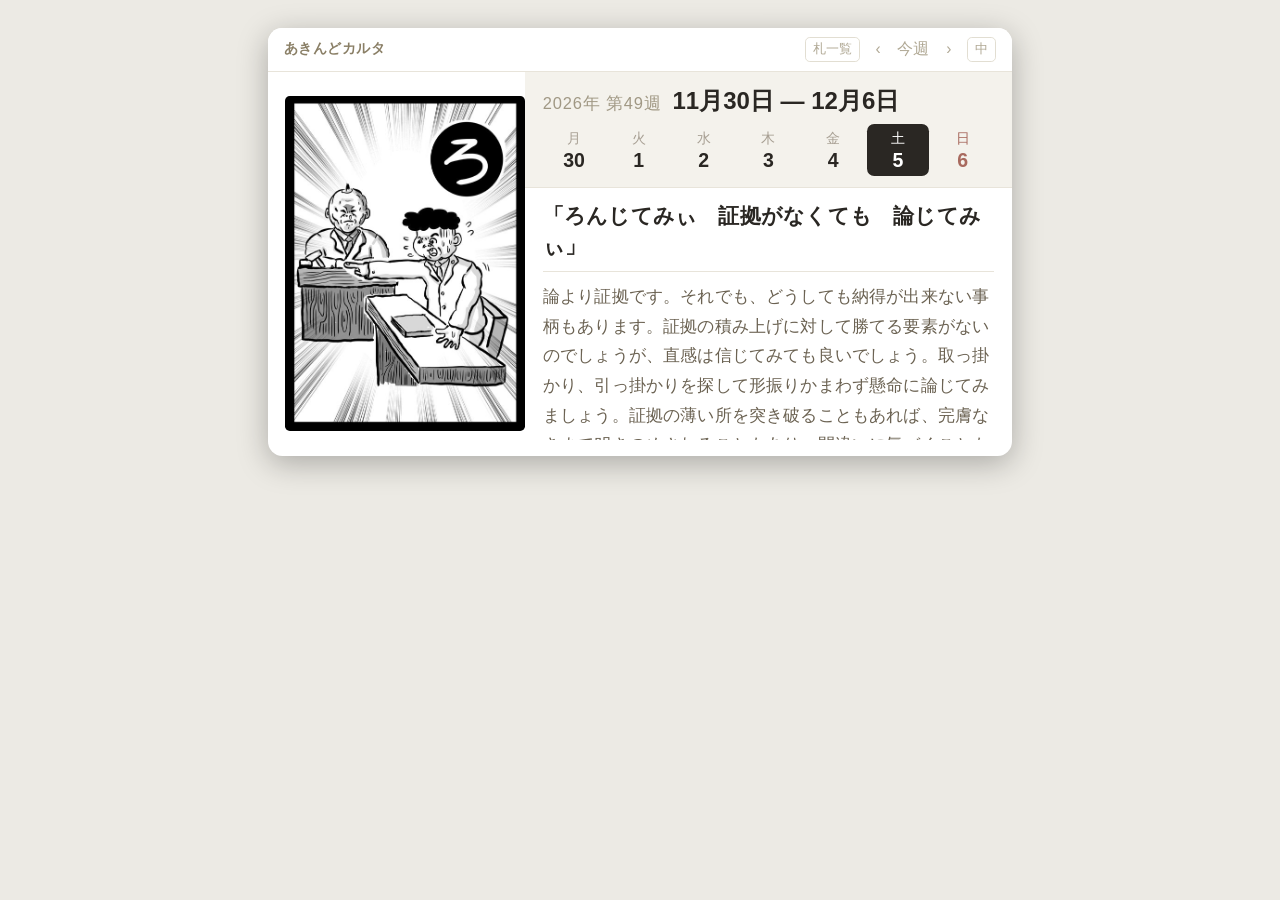
==== src/index.html @ 4fbd9bee "Initial commit" ====
<!DOCTYPE html><html lang="ja"><head><meta charset="utf-8">
<meta name="viewport" content="width=device-width,initial-scale=1,viewport-fit=cover">
<meta name="robots" content="noindex">
<meta name="theme-color" content="#f4f2ec">
<meta name="apple-mobile-web-app-capable" content="yes">
<meta name="apple-mobile-web-app-status-bar-style" content="default">
<meta name="apple-mobile-web-app-title" content="あきんどカルタ">
<link rel="apple-touch-icon" href="assets/icon-192.png">
<link rel="icon" href="assets/icon-192.png">
<link rel="manifest" href="manifest.webmanifest">
<title>あきんどカルタ</title>
<link rel="stylesheet" href="app.css"></head><body>
<div id="w">
 <div id="bar"><b>あきんどカルタ</b><div id="nav"><span id="ix">札一覧</span><span id="pv">‹</span><span id="td">今週</span><span id="nx">›</span><span id="zm" title="表示サイズ">中</span><span id="mn" title="最小化">－</span><span id="tp" title="常に最前面">前</span><span id="cl" title="閉じる">✕</span></div></div>
 <div id="body">
  <div id="pic"><img id="im" alt="絵札"></div>
  <div id="cal"><div id="hd"><div id="wk"></div><div id="rg"></div></div><div id="gr"></div></div>
  <div id="tx"><div id="yo"></div><div id="ka"></div><img id="lg" alt="ロゴ"><a id="lk" target="_blank" rel="noopener"></a></div>
 </div>
 <div id="mnav"><span id="mpv">‹ 前の週</span><span id="mtd">今週</span><span id="mnx">次の週 ›</span></div>
 <div id="foot">ブラウザの「ホーム画面に追加」で、アプリのように開けます。</div>
 <div id="ov"><div id="ovh"><b>札一覧（全46札）</b><span id="ovx">‹ カレンダーへ戻る</span></div><div id="ovg"></div><div id="ovf"></div></div>
</div>
<script src="app.js"></script></body></html>
---- src/app.css ----
*{box-sizing:border-box}
html,body{margin:0;padding:0;background:transparent;overflow:hidden;user-select:none;
font-family:"Yu Gothic UI","Hiragino Sans","Noto Sans JP",sans-serif;-webkit-font-smoothing:antialiased}
#w{--t:1.25;width:620px;background:#fff;border-radius:12px;overflow:hidden;position:relative;
box-shadow:0 6px 26px rgba(0,0,0,.28)}
#bar{cursor:move;flex-wrap:nowrap;gap:6px}
#nav span,.k,#lk,#ovx{cursor:pointer}
#ka,#yo{user-select:text}
#tp{font-size:11px !important;border:1px solid #e8e4da;background:#fff;min-width:22px;text-align:center}
#tp.on{background:#2a2723;color:#fff;border-color:#2a2723}
#cl{font-size:13px !important;border:1px solid #e8e4da;background:#fff;min-width:22px;text-align:center;line-height:1.1}
#cl:hover{background:#a86a5e;color:#fff;border-color:#a86a5e}
#bar{display:flex;align-items:center;justify-content:space-between;padding:7px 13px;background:#fff;border-bottom:1px solid #e8e4da}
#bar b{font-size:11.5px;font-weight:600;color:#8a7f66;letter-spacing:.04em;white-space:nowrap;overflow:hidden;text-overflow:ellipsis}
#nav{display:flex;align-items:center;gap:2px;flex:none;white-space:nowrap}
#nav span{cursor:pointer;padding:2px 6px;color:#b0a894;font-size:13px;user-select:none;border-radius:4px}
#nav span:hover{background:#f0ede4;color:#6b6252}
#ix{font-size:11px !important;border:1px solid #e2ded2;background:#fff;margin-right:5px}
#zm{font-size:11px !important;border:1px solid #e2ded2;background:#fff;margin-left:5px;min-width:22px;text-align:center}
#mn{font-size:12px !important;border:1px solid #e2ded2;background:#fff;min-width:22px;text-align:center;line-height:1.1}

/* ---- 本体：左に絵札、右に週の日付と読み札 ---- */
#body{display:grid;grid-template-columns:214px 1fr;grid-template-rows:auto 1fr;height:320px}
#pic{grid-row:1/3;padding:14px 0 14px 14px;display:flex;align-items:center;justify-content:center;min-height:0;min-width:0}
#im{max-width:100%;max-height:100%;width:auto;height:auto;object-fit:contain;border-radius:4px}
#cal{grid-column:2;padding:11px 15px 9px;background:#f4f2ec;border-bottom:1px solid #e8e4da}
#hd{display:flex;align-items:baseline;gap:9px}
#wk{font-size:calc(11px*var(--t));color:#a09884;letter-spacing:.05em;white-space:nowrap}
#rg{font-size:calc(16px*var(--t));font-weight:600;color:#2a2723;white-space:nowrap}
#gr{display:grid;grid-template-columns:repeat(7,1fr);gap:2px;margin-top:6px}
.d{text-align:center;padding:4px 0 3px;border-radius:6px}
.d .n{font-size:calc(9.5px*var(--t));color:#a8a094;margin-bottom:1px}
.d .v{font-size:calc(13px*var(--t));font-weight:600;color:#2a2723;line-height:1.2}
.d.sat .n,.d.sat .v{color:#5a7a9e}
.d.sun .n,.d.sun .v{color:#a86a5e}
.d.tdy{background:#2a2723}
.d.tdy .n,.d.tdy .v{color:#fff}
#tx{grid-column:2;display:flex;flex-direction:column;min-height:0;padding:11px 15px 13px;gap:8px}
#yo{flex:none;font-size:calc(14px*var(--t));font-weight:600;color:#2a2723;line-height:1.45;
padding-bottom:8px;border-bottom:1px solid #e8e4da;letter-spacing:.01em}
#ka{flex:1;min-height:0;font-size:calc(11px*var(--t));line-height:1.8;color:#6b6252;text-align:justify;overflow-y:auto;padding-right:4px;white-space:pre-line}
#ka::-webkit-scrollbar,#ovg::-webkit-scrollbar{width:5px}
#ka::-webkit-scrollbar-thumb,#ovg::-webkit-scrollbar-thumb{background:#d8d2c2;border-radius:3px}
#ka::-webkit-scrollbar-thumb:hover{background:#bdb5a0}
#ka::-webkit-scrollbar-track{background:transparent}
#lg{display:none;height:15px;width:auto;margin:3px auto 0;flex:none}
#lk{display:none;margin-top:2px;align-self:center;font-size:calc(11px*var(--t));color:#8a6f3a;text-decoration:none;
border:1px solid #e0d3b4;background:#fffdf6;border-radius:5px;padding:5px 12px;white-space:nowrap}
#lk:hover{background:#faf3e2;color:#6b5527}

/* 読み札のない週（新年・年末・会社紹介など） */
#w.full #yo{display:none}
#w.full #ka{text-align:center;display:flex;flex-direction:column;justify-content:center;line-height:1.95}
#w.full.left #ka{text-align:left;white-space:normal;justify-content:flex-start}
#ka b{display:block;color:#2b2b2b;font-weight:700;margin-top:9px}
#ka b:first-child{margin-top:0}
#ka p{margin:1px 0 0}
/* 横長の絵（会社紹介）：絵を上いっぱいに */
#w.wide #body{grid-template-columns:1fr;grid-template-rows:auto auto 1fr;height:400px}
#w.wide #cal{grid-row:1;grid-column:1}
#w.wide #pic{grid-row:2;grid-column:1;padding:12px 14px 0}
#w.wide #im{max-height:150px}
#w.wide #tx{grid-row:3;grid-column:1}

/* 最小化：日付と読み札だけ */
#w.mini #body{grid-template-columns:1fr;height:auto}
#w.mini #pic,#w.mini #ka,#w.mini #lg,#w.mini #lk{display:none}
#w.mini #cal,#w.mini #tx{grid-column:1}
#w.mini #tx{padding:10px 15px 12px}
#w.mini #yo{border-bottom:none;padding-bottom:0}
#w.mini.full #tx{display:none}

/* 札一覧 */
#ov{position:absolute;inset:0;background:#fff;display:none;flex-direction:column;z-index:5}
#ov.on{display:flex}
#ovh{display:flex;align-items:center;justify-content:space-between;padding:9px 14px;background:#f4f2ec;border-bottom:1px solid #e8e4da}
#ovh b{font-size:12px;font-weight:600;color:#8a7f66}
#ovx{cursor:pointer;font-size:11.5px;color:#6b6252;border:1px solid #e2ded2;background:#fff;
border-radius:5px;padding:4px 10px;user-select:none;white-space:nowrap}
#ovx:hover{background:#f2efe6;border-color:#d3c9ae}
#ovg{flex:1;overflow-y:auto;padding:12px;display:grid;grid-template-columns:repeat(10,1fr);gap:6px;align-content:start}
.k{text-align:center;padding:7px 0 5px;border:1px solid #e8e4da;border-radius:7px;cursor:pointer;background:#fff}
.k:hover{background:#faf7ef;border-color:#dcd3bb}
.k.now{background:#2a2723;border-color:#2a2723}
.k em{display:block;font-style:normal;font-size:17px;font-weight:600;color:#2a2723;line-height:1.1}
.k s{display:block;text-decoration:none;font-size:9px;color:#b0a894;margin-top:2px}
.k.now em{color:#fff}.k.now s{color:#a29a86}
#ovf{padding:9px 14px;border-top:1px solid #e8e4da;font-size:calc(13px*var(--t));font-weight:600;line-height:1.55;
color:#2a2723;background:#f4f2ec;min-height:50px;display:flex;align-items:center}
#ovf.hint{font-size:11.5px;font-weight:400;color:#a09884}

#mnav,#foot{display:none}
/* ---- Web版（ブラウザで開いたとき） ---- */
body.web{background:#eceae4;overflow:auto;min-height:100vh;display:flex;justify-content:center;align-items:flex-start;padding:28px 12px}
body.web #mn,body.web #tp,body.web #cl{display:none}
body.web #bar{cursor:default}
/* スマホ：縦に並べる（日付 → 絵札 → 読み札） */
@media (max-width:640px){
 body.web{padding:0;background:#fff;display:block}
 body.web #w{--t:1;width:100%;min-height:100vh;border-radius:0;box-shadow:none}
 body.web #zm{display:none}
 body.web #bar{padding:10px 16px}
 body.web #bar b{font-size:13px}
 body.web #nav span{font-size:16px;padding:4px 9px}
 body.web #ix{font-size:12px !important}
 body.web #body{display:flex;flex-direction:column;height:auto}
 body.web #cal{order:1;padding:14px 16px 12px}
 body.web #rg{font-size:20px}
 body.web #wk{font-size:12px}
 body.web #gr{gap:3px;margin-top:8px}
 body.web .d{padding:6px 0 5px}
 body.web .d .n{font-size:11px}
 body.web .d .v{font-size:17px}
 body.web #pic{order:2;padding:16px 16px 0}
 body.web #im{max-height:62vh;max-width:100%}
 body.web #w.wide #im{max-height:none}
 body.web #tx{order:3;padding:14px 16px 12px;gap:10px}
 body.web #yo{font-size:18px;line-height:1.5}
 body.web #ka{font-size:14.5px;line-height:1.9;overflow:visible;flex:none;text-align:left}
 body.web #w.full #ka{text-align:center}
 body.web #w.full.left #ka{text-align:left}
 body.web #w.wide #body{display:flex;height:auto}
 body.web #w.wide #pic{padding:16px 16px 0}
 body.web #lk{font-size:14px;padding:8px 16px}
 body.web #pv,body.web #td,body.web #nx{display:none}
 body.web #mnav{display:flex;justify-content:space-between;align-items:center;padding:6px 10px 14px;gap:8px}
 body.web #mnav span{flex:1;text-align:center;font-size:15px;color:#6b6252;border:1px solid #e2ded2;border-radius:8px;padding:11px 0;cursor:pointer;user-select:none}
 body.web #mnav span:active{background:#f0ede4}
 body.web #mtd{flex:.8;font-weight:600;color:#2a2723}
 body.web #foot{display:block;text-align:center;font-size:11.5px;color:#a09884;padding:0 16px 28px}
 body.web #w.mini #mnav{display:flex}
 body.web #ovg{grid-template-columns:repeat(5,1fr);gap:8px;padding:14px}
 body.web .k{padding:10px 0 7px}
 body.web .k em{font-size:22px}
 body.web .k s{font-size:11px}
 body.web #ovf{min-height:64px;font-size:16px}
}
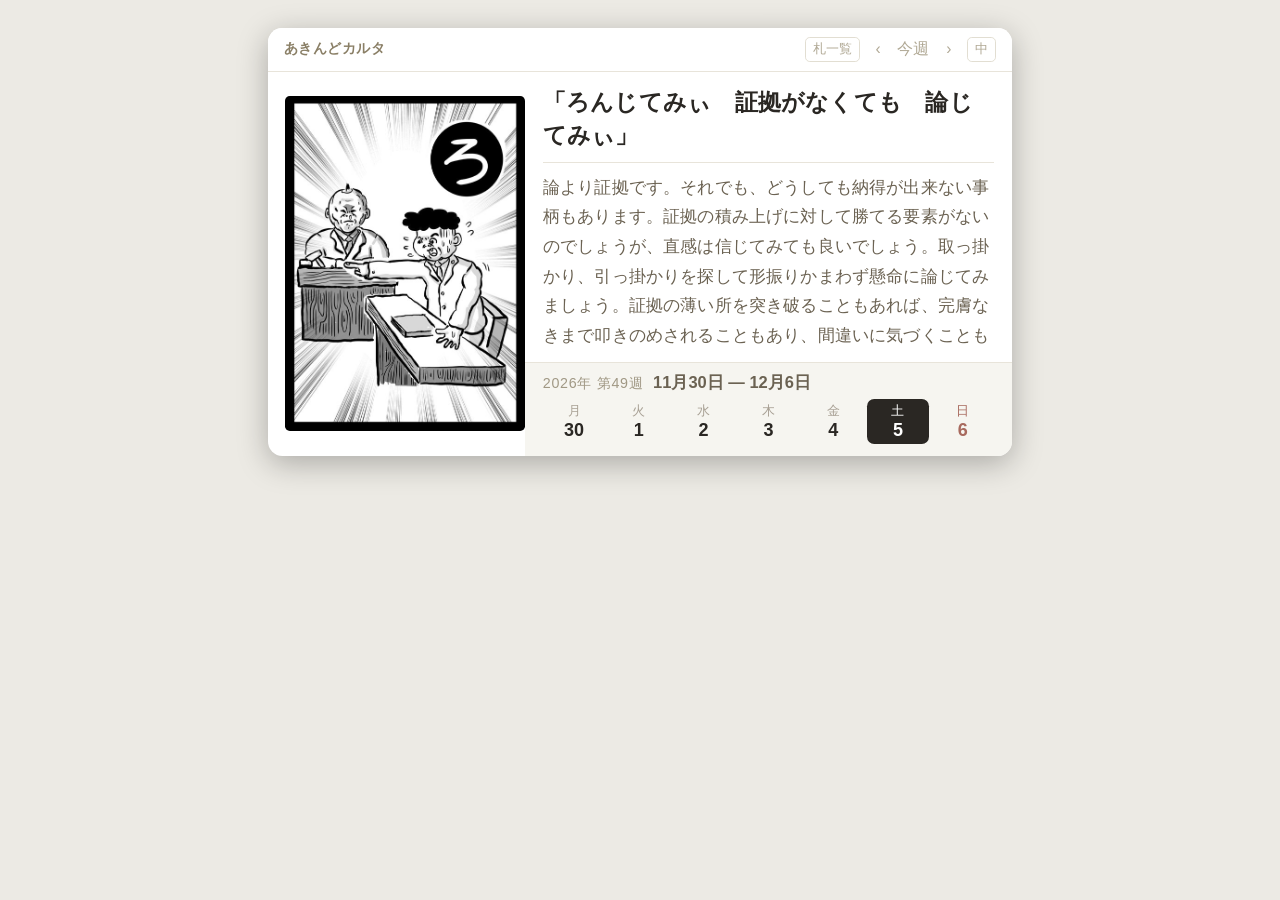
==== commit 4759e60d: "カレンダー部分の位置変更" ====
--- a/src/index.html
+++ b/src/index.html
@@ -14,10 +14,9 @@
  <div id="bar"><b>あきんどカルタ</b><div id="nav"><span id="ix">札一覧</span><span id="pv">‹</span><span id="td">今週</span><span id="nx">›</span><span id="zm" title="表示サイズ">中</span><span id="mn" title="最小化">－</span><span id="tp" title="常に最前面">前</span><span id="cl" title="閉じる">✕</span></div></div>
  <div id="body">
   <div id="pic"><img id="im" alt="絵札"></div>
-  <div id="cal"><div id="hd"><div id="wk"></div><div id="rg"></div></div><div id="gr"></div></div>
   <div id="tx"><div id="yo"></div><div id="ka"></div><img id="lg" alt="ロゴ"><a id="lk" target="_blank" rel="noopener"></a></div>
+  <div id="cal"><div id="mnav"><span id="mpv">‹ 前の週</span><span id="mtd">今週</span><span id="mnx">次の週 ›</span></div><div id="hd"><div id="wk"></div><div id="rg"></div></div><div id="gr"></div></div>
  </div>
- <div id="mnav"><span id="mpv">‹ 前の週</span><span id="mtd">今週</span><span id="mnx">次の週 ›</span></div>
  <div id="foot">ブラウザの「ホーム画面に追加」で、アプリのように開けます。</div>
  <div id="ov"><div id="ovh"><b>札一覧（全46札）</b><span id="ovx">‹ カレンダーへ戻る</span></div><div id="ovg"></div><div id="ovf"></div></div>
 </div>
--- a/src/app.css
+++ b/src/app.css
@@ -19,24 +19,12 @@
 #zm{font-size:11px !important;border:1px solid #e2ded2;background:#fff;margin-left:5px;min-width:22px;text-align:center}
 #mn{font-size:12px !important;border:1px solid #e2ded2;background:#fff;min-width:22px;text-align:center;line-height:1.1}
 
-/* ---- 本体：左に絵札、右に週の日付と読み札 ---- */
-#body{display:grid;grid-template-columns:214px 1fr;grid-template-rows:auto 1fr;height:320px}
+/* ---- 本体：左に絵札、右に 読み札 → 解説 → 日付列 ---- */
+#body{display:grid;grid-template-columns:214px 1fr;grid-template-rows:1fr auto;height:320px}
 #pic{grid-row:1/3;padding:14px 0 14px 14px;display:flex;align-items:center;justify-content:center;min-height:0;min-width:0}
 #im{max-width:100%;max-height:100%;width:auto;height:auto;object-fit:contain;border-radius:4px}
-#cal{grid-column:2;padding:11px 15px 9px;background:#f4f2ec;border-bottom:1px solid #e8e4da}
-#hd{display:flex;align-items:baseline;gap:9px}
-#wk{font-size:calc(11px*var(--t));color:#a09884;letter-spacing:.05em;white-space:nowrap}
-#rg{font-size:calc(16px*var(--t));font-weight:600;color:#2a2723;white-space:nowrap}
-#gr{display:grid;grid-template-columns:repeat(7,1fr);gap:2px;margin-top:6px}
-.d{text-align:center;padding:4px 0 3px;border-radius:6px}
-.d .n{font-size:calc(9.5px*var(--t));color:#a8a094;margin-bottom:1px}
-.d .v{font-size:calc(13px*var(--t));font-weight:600;color:#2a2723;line-height:1.2}
-.d.sat .n,.d.sat .v{color:#5a7a9e}
-.d.sun .n,.d.sun .v{color:#a86a5e}
-.d.tdy{background:#2a2723}
-.d.tdy .n,.d.tdy .v{color:#fff}
-#tx{grid-column:2;display:flex;flex-direction:column;min-height:0;padding:11px 15px 13px;gap:8px}
-#yo{flex:none;font-size:calc(14px*var(--t));font-weight:600;color:#2a2723;line-height:1.45;
+#tx{grid-column:2;grid-row:1;display:flex;flex-direction:column;min-height:0;padding:13px 15px 11px;gap:8px}
+#yo{flex:none;font-size:calc(15px*var(--t));font-weight:600;color:#2a2723;line-height:1.45;
 padding-bottom:8px;border-bottom:1px solid #e8e4da;letter-spacing:.01em}
 #ka{flex:1;min-height:0;font-size:calc(11px*var(--t));line-height:1.8;color:#6b6252;text-align:justify;overflow-y:auto;padding-right:4px;white-space:pre-line}
 #ka::-webkit-scrollbar,#ovg::-webkit-scrollbar{width:5px}
@@ -47,6 +35,19 @@
 #lk{display:none;margin-top:2px;align-self:center;font-size:calc(11px*var(--t));color:#8a6f3a;text-decoration:none;
 border:1px solid #e0d3b4;background:#fffdf6;border-radius:5px;padding:5px 12px;white-space:nowrap}
 #lk:hover{background:#faf3e2;color:#6b5527}
+/* 日付列（右下） */
+#cal{grid-column:2;grid-row:2;padding:8px 15px 10px;background:#f6f5f0;border-top:1px solid #e8e4da}
+#hd{display:flex;align-items:baseline;gap:8px}
+#wk{font-size:calc(9.5px*var(--t));color:#a09884;letter-spacing:.05em;white-space:nowrap}
+#rg{font-size:calc(11px*var(--t));font-weight:600;color:#6b6252;white-space:nowrap}
+#gr{display:grid;grid-template-columns:repeat(7,1fr);gap:2px;margin-top:4px}
+.d{text-align:center;padding:3px 0 2px;border-radius:6px}
+.d .n{font-size:calc(8.5px*var(--t));color:#a8a094;margin-bottom:0}
+.d .v{font-size:calc(12px*var(--t));font-weight:600;color:#2a2723;line-height:1.2}
+.d.sat .n,.d.sat .v{color:#5a7a9e}
+.d.sun .n,.d.sun .v{color:#a86a5e}
+.d.tdy{background:#2a2723}
+.d.tdy .n,.d.tdy .v{color:#fff}
 
 /* 読み札のない週（新年・年末・会社紹介など） */
 #w.full #yo{display:none}
@@ -55,18 +56,18 @@
 #ka b{display:block;color:#2b2b2b;font-weight:700;margin-top:9px}
 #ka b:first-child{margin-top:0}
 #ka p{margin:1px 0 0}
-/* 横長の絵（会社紹介）：絵を上いっぱいに */
-#w.wide #body{grid-template-columns:1fr;grid-template-rows:auto auto 1fr;height:400px}
-#w.wide #cal{grid-row:1;grid-column:1}
-#w.wide #pic{grid-row:2;grid-column:1;padding:12px 14px 0}
+/* 横長の絵（会社紹介・社歌）：絵を上いっぱいに */
+#w.wide #body{grid-template-columns:1fr;grid-template-rows:auto 1fr auto;height:400px}
+#w.wide #pic{grid-row:1;grid-column:1;padding:12px 14px 0}
 #w.wide #im{max-height:150px}
-#w.wide #tx{grid-row:3;grid-column:1}
+#w.wide #tx{grid-row:2;grid-column:1}
+#w.wide #cal{grid-row:3;grid-column:1}
 
-/* 最小化：日付と読み札だけ */
-#w.mini #body{grid-template-columns:1fr;height:auto}
+/* 最小化：読み札と日付だけ */
+#w.mini #body{grid-template-columns:1fr;grid-template-rows:auto auto;height:auto}
 #w.mini #pic,#w.mini #ka,#w.mini #lg,#w.mini #lk{display:none}
-#w.mini #cal,#w.mini #tx{grid-column:1}
-#w.mini #tx{padding:10px 15px 12px}
+#w.mini #tx{grid-column:1;grid-row:1;padding:10px 15px 10px}
+#w.mini #cal{grid-column:1;grid-row:2}
 #w.mini #yo{border-bottom:none;padding-bottom:0}
 #w.mini.full #tx{display:none}
 
@@ -91,10 +92,11 @@
 
 #mnav,#foot{display:none}
 /* ---- Web版（ブラウザで開いたとき） ---- */
+html.web{overflow:auto;height:auto;-webkit-text-size-adjust:100%}
 body.web{background:#eceae4;overflow:auto;min-height:100vh;display:flex;justify-content:center;align-items:flex-start;padding:28px 12px}
 body.web #mn,body.web #tp,body.web #cl{display:none}
 body.web #bar{cursor:default}
-/* スマホ：縦に並べる（日付 → 絵札 → 読み札） */
+/* スマホ：読み札 → 絵札 → 解説 → ［週送り → 日付列］ */
 @media (max-width:640px){
  body.web{padding:0;background:#fff;display:block}
  body.web #w{--t:1;width:100%;min-height:100vh;border-radius:0;box-shadow:none}
@@ -104,31 +106,31 @@
  body.web #nav span{font-size:16px;padding:4px 9px}
  body.web #ix{font-size:12px !important}
  body.web #body{display:flex;flex-direction:column;height:auto}
- body.web #cal{order:1;padding:14px 16px 12px}
- body.web #rg{font-size:20px}
+ body.web #w.wide #body{display:flex;height:auto}
+ body.web #tx{display:contents}
+ body.web #yo{order:1;font-size:18px;line-height:1.5;padding:16px 16px 0;border-bottom:none}
+ body.web #pic{order:2;padding:14px 16px 0}
+ body.web #w.wide #pic{padding:14px 16px 0}
+ body.web #im{max-height:62vh;max-width:100%}
+ body.web #w.wide #im{max-height:none}
+ body.web #ka{order:3;font-size:14.5px;line-height:1.9;overflow:visible;flex:none;text-align:left;padding:14px 16px 0}
+ body.web #w.full #ka{text-align:center;display:block}
+ body.web #w.full.left #ka{text-align:left}
+ body.web #lg{order:4;margin:12px auto 0}
+ body.web #lk{order:4;margin:12px auto 0;font-size:14px;padding:8px 16px}
+ body.web #cal{order:5;margin-top:18px;padding:12px 16px 16px;border-top:1px solid #e8e4da;background:#f4f2ec}
+ body.web #pv,body.web #td,body.web #nx{display:none}
+ body.web #mnav{display:flex;justify-content:space-between;align-items:center;gap:8px;margin-bottom:12px}
+ body.web #mnav span{flex:1;text-align:center;font-size:15px;color:#6b6252;border:1px solid #ddd8ca;background:#fff;border-radius:8px;padding:11px 0;cursor:pointer;user-select:none}
+ body.web #mnav span:active{background:#f0ede4}
+ body.web #mtd{flex:.8;font-weight:600;color:#2a2723}
  body.web #wk{font-size:12px}
+ body.web #rg{font-size:16px;color:#2a2723}
  body.web #gr{gap:3px;margin-top:8px}
  body.web .d{padding:6px 0 5px}
  body.web .d .n{font-size:11px}
  body.web .d .v{font-size:17px}
- body.web #pic{order:2;padding:16px 16px 0}
- body.web #im{max-height:62vh;max-width:100%}
- body.web #w.wide #im{max-height:none}
- body.web #tx{order:3;padding:14px 16px 12px;gap:10px}
- body.web #yo{font-size:18px;line-height:1.5}
- body.web #ka{font-size:14.5px;line-height:1.9;overflow:visible;flex:none;text-align:left}
- body.web #w.full #ka{text-align:center}
- body.web #w.full.left #ka{text-align:left}
- body.web #w.wide #body{display:flex;height:auto}
- body.web #w.wide #pic{padding:16px 16px 0}
- body.web #lk{font-size:14px;padding:8px 16px}
- body.web #pv,body.web #td,body.web #nx{display:none}
- body.web #mnav{display:flex;justify-content:space-between;align-items:center;padding:6px 10px 14px;gap:8px}
- body.web #mnav span{flex:1;text-align:center;font-size:15px;color:#6b6252;border:1px solid #e2ded2;border-radius:8px;padding:11px 0;cursor:pointer;user-select:none}
- body.web #mnav span:active{background:#f0ede4}
- body.web #mtd{flex:.8;font-weight:600;color:#2a2723}
- body.web #foot{display:block;text-align:center;font-size:11.5px;color:#a09884;padding:0 16px 28px}
- body.web #w.mini #mnav{display:flex}
+ body.web #foot{display:block;text-align:center;font-size:11.5px;color:#a09884;padding:14px 16px 28px}
  body.web #ovg{grid-template-columns:repeat(5,1fr);gap:8px;padding:14px}
  body.web .k{padding:10px 0 7px}
  body.web .k em{font-size:22px}
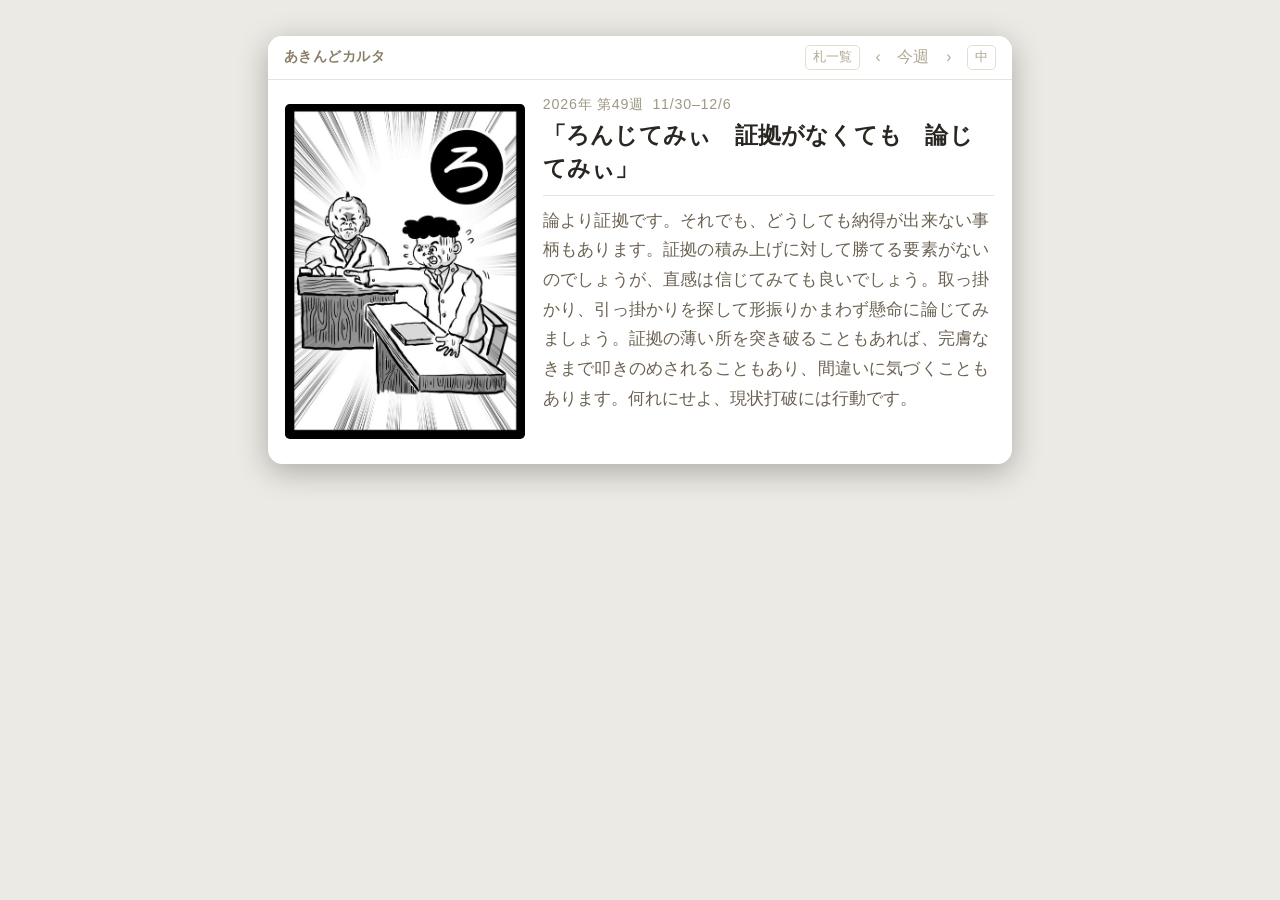
==== commit fe1c446f: "週の表現シンプルにした。" ====
--- a/src/index.html
+++ b/src/index.html
@@ -14,9 +14,9 @@
  <div id="bar"><b>あきんどカルタ</b><div id="nav"><span id="ix">札一覧</span><span id="pv">‹</span><span id="td">今週</span><span id="nx">›</span><span id="zm" title="表示サイズ">中</span><span id="mn" title="最小化">－</span><span id="tp" title="常に最前面">前</span><span id="cl" title="閉じる">✕</span></div></div>
  <div id="body">
   <div id="pic"><img id="im" alt="絵札"></div>
-  <div id="tx"><div id="yo"></div><div id="ka"></div><img id="lg" alt="ロゴ"><a id="lk" target="_blank" rel="noopener"></a></div>
-  <div id="cal"><div id="mnav"><span id="mpv">‹ 前の週</span><span id="mtd">今週</span><span id="mnx">次の週 ›</span></div><div id="hd"><div id="wk"></div><div id="rg"></div></div><div id="gr"></div></div>
+  <div id="tx"><div id="hd"><span id="wk"></span><span id="rg"></span></div><div id="yo"></div><div id="ka"></div><img id="lg" alt="ロゴ"><a id="lk" target="_blank" rel="noopener"></a></div>
  </div>
+ <div id="mnav"><span id="mpv">‹ 前の週</span><span id="mtd">今週</span><span id="mnx">次の週 ›</span></div>
  <div id="foot">ブラウザの「ホーム画面に追加」で、アプリのように開けます。</div>
  <div id="ov"><div id="ovh"><b>札一覧（全46札）</b><span id="ovx">‹ カレンダーへ戻る</span></div><div id="ovg"></div><div id="ovf"></div></div>
 </div>
--- a/src/app.css
+++ b/src/app.css
@@ -19,12 +19,15 @@
 #zm{font-size:11px !important;border:1px solid #e2ded2;background:#fff;margin-left:5px;min-width:22px;text-align:center}
 #mn{font-size:12px !important;border:1px solid #e2ded2;background:#fff;min-width:22px;text-align:center;line-height:1.1}
 
-/* ---- 本体：左に絵札、右に 読み札 → 解説 → 日付列 ---- */
-#body{display:grid;grid-template-columns:214px 1fr;grid-template-rows:1fr auto;height:320px}
-#pic{grid-row:1/3;padding:14px 0 14px 14px;display:flex;align-items:center;justify-content:center;min-height:0;min-width:0}
+/* ---- 本体：左に絵札、右に 週 → 読み札 → 解説 ---- */
+#body{display:grid;grid-template-columns:214px 1fr;height:320px}
+#pic{padding:14px 0 14px 14px;display:flex;align-items:center;justify-content:center;min-height:0;min-width:0}
 #im{max-width:100%;max-height:100%;width:auto;height:auto;object-fit:contain;border-radius:4px}
-#tx{grid-column:2;grid-row:1;display:flex;flex-direction:column;min-height:0;padding:13px 15px 11px;gap:8px}
-#yo{flex:none;font-size:calc(15px*var(--t));font-weight:600;color:#2a2723;line-height:1.45;
+#tx{display:flex;flex-direction:column;min-height:0;padding:13px 15px 13px;gap:8px}
+#hd{flex:none;display:flex;align-items:baseline;gap:7px;color:#a09884;letter-spacing:.04em;white-space:nowrap}
+#wk{font-size:calc(9.5px*var(--t))}
+#rg{font-size:calc(9.5px*var(--t))}
+#yo{flex:none;font-size:calc(15px*var(--t));font-weight:600;color:#2a2723;line-height:1.45;margin-top:-3px;
 padding-bottom:8px;border-bottom:1px solid #e8e4da;letter-spacing:.01em}
 #ka{flex:1;min-height:0;font-size:calc(11px*var(--t));line-height:1.8;color:#6b6252;text-align:justify;overflow-y:auto;padding-right:4px;white-space:pre-line}
 #ka::-webkit-scrollbar,#ovg::-webkit-scrollbar{width:5px}
@@ -35,19 +38,6 @@
 #lk{display:none;margin-top:2px;align-self:center;font-size:calc(11px*var(--t));color:#8a6f3a;text-decoration:none;
 border:1px solid #e0d3b4;background:#fffdf6;border-radius:5px;padding:5px 12px;white-space:nowrap}
 #lk:hover{background:#faf3e2;color:#6b5527}
-/* 日付列（右下） */
-#cal{grid-column:2;grid-row:2;padding:8px 15px 10px;background:#f6f5f0;border-top:1px solid #e8e4da}
-#hd{display:flex;align-items:baseline;gap:8px}
-#wk{font-size:calc(9.5px*var(--t));color:#a09884;letter-spacing:.05em;white-space:nowrap}
-#rg{font-size:calc(11px*var(--t));font-weight:600;color:#6b6252;white-space:nowrap}
-#gr{display:grid;grid-template-columns:repeat(7,1fr);gap:2px;margin-top:4px}
-.d{text-align:center;padding:3px 0 2px;border-radius:6px}
-.d .n{font-size:calc(8.5px*var(--t));color:#a8a094;margin-bottom:0}
-.d .v{font-size:calc(12px*var(--t));font-weight:600;color:#2a2723;line-height:1.2}
-.d.sat .n,.d.sat .v{color:#5a7a9e}
-.d.sun .n,.d.sun .v{color:#a86a5e}
-.d.tdy{background:#2a2723}
-.d.tdy .n,.d.tdy .v{color:#fff}
 
 /* 読み札のない週（新年・年末・会社紹介など） */
 #w.full #yo{display:none}
@@ -57,19 +47,16 @@
 #ka b:first-child{margin-top:0}
 #ka p{margin:1px 0 0}
 /* 横長の絵（会社紹介・社歌）：絵を上いっぱいに */
-#w.wide #body{grid-template-columns:1fr;grid-template-rows:auto 1fr auto;height:400px}
-#w.wide #pic{grid-row:1;grid-column:1;padding:12px 14px 0}
+#w.wide #body{grid-template-columns:1fr;grid-template-rows:auto 1fr;height:400px}
+#w.wide #pic{padding:12px 14px 0}
 #w.wide #im{max-height:150px}
-#w.wide #tx{grid-row:2;grid-column:1}
-#w.wide #cal{grid-row:3;grid-column:1}
 
-/* 最小化：読み札と日付だけ */
-#w.mini #body{grid-template-columns:1fr;grid-template-rows:auto auto;height:auto}
+/* 最小化：週と読み札だけ */
+#w.mini #body{grid-template-columns:1fr;height:auto}
 #w.mini #pic,#w.mini #ka,#w.mini #lg,#w.mini #lk{display:none}
-#w.mini #tx{grid-column:1;grid-row:1;padding:10px 15px 10px}
-#w.mini #cal{grid-column:1;grid-row:2}
+#w.mini #tx{padding:10px 15px 11px;gap:4px}
 #w.mini #yo{border-bottom:none;padding-bottom:0}
-#w.mini.full #tx{display:none}
+#w.mini.full #yo{display:none}
 
 /* 札一覧 */
 #ov{position:absolute;inset:0;background:#fff;display:none;flex-direction:column;z-index:5}
@@ -93,43 +80,37 @@
 #mnav,#foot{display:none}
 /* ---- Web版（ブラウザで開いたとき） ---- */
 html.web{overflow:auto;height:auto;-webkit-text-size-adjust:100%}
-body.web{background:#eceae4;overflow:auto;min-height:100vh;display:flex;justify-content:center;align-items:flex-start;padding:28px 12px}
+body.web{background:#eceae4;overflow:auto;min-height:100vh;display:flex;justify-content:center;align-items:flex-start;padding:36px 12px}
+body.web #w{zoom:1.4}
 body.web #mn,body.web #tp,body.web #cl{display:none}
 body.web #bar{cursor:default}
-/* スマホ：読み札 → 絵札 → 解説 → ［週送り → 日付列］ */
+/* スマホ：週 → 読み札 → 絵札 → 解説 → 週送り */
 @media (max-width:640px){
  body.web{padding:0;background:#fff;display:block}
- body.web #w{--t:1;width:100%;min-height:100vh;border-radius:0;box-shadow:none}
+ body.web #w{--t:1;zoom:1;width:100%;min-height:100vh;border-radius:0;box-shadow:none}
  body.web #zm{display:none}
  body.web #bar{padding:10px 16px}
  body.web #bar b{font-size:13px}
  body.web #nav span{font-size:16px;padding:4px 9px}
  body.web #ix{font-size:12px !important}
- body.web #body{display:flex;flex-direction:column;height:auto}
- body.web #w.wide #body{display:flex;height:auto}
+ body.web #body,body.web #w.wide #body{display:flex;flex-direction:column;height:auto}
  body.web #tx{display:contents}
- body.web #yo{order:1;font-size:18px;line-height:1.5;padding:16px 16px 0;border-bottom:none}
- body.web #pic{order:2;padding:14px 16px 0}
- body.web #w.wide #pic{padding:14px 16px 0}
+ body.web #hd{order:1;padding:16px 16px 0;font-size:13px;gap:8px}
+ body.web #wk,body.web #rg{font-size:13px}
+ body.web #yo{order:2;font-size:18px;line-height:1.5;padding:4px 16px 0;margin:0;border-bottom:none}
+ body.web #pic,body.web #w.wide #pic{order:3;padding:14px 16px 0}
  body.web #im{max-height:62vh;max-width:100%}
  body.web #w.wide #im{max-height:none}
- body.web #ka{order:3;font-size:14.5px;line-height:1.9;overflow:visible;flex:none;text-align:left;padding:14px 16px 0}
+ body.web #ka{order:4;font-size:14.5px;line-height:1.9;overflow:visible;flex:none;text-align:left;padding:14px 16px 0}
  body.web #w.full #ka{text-align:center;display:block}
  body.web #w.full.left #ka{text-align:left}
- body.web #lg{order:4;margin:12px auto 0}
- body.web #lk{order:4;margin:12px auto 0;font-size:14px;padding:8px 16px}
- body.web #cal{order:5;margin-top:18px;padding:12px 16px 16px;border-top:1px solid #e8e4da;background:#f4f2ec}
+ body.web #lg{order:5;margin:12px auto 0}
+ body.web #lk{order:5;margin:12px auto 0;font-size:14px;padding:8px 16px}
  body.web #pv,body.web #td,body.web #nx{display:none}
- body.web #mnav{display:flex;justify-content:space-between;align-items:center;gap:8px;margin-bottom:12px}
+ body.web #mnav{display:flex;justify-content:space-between;align-items:center;gap:8px;padding:22px 16px 0}
  body.web #mnav span{flex:1;text-align:center;font-size:15px;color:#6b6252;border:1px solid #ddd8ca;background:#fff;border-radius:8px;padding:11px 0;cursor:pointer;user-select:none}
  body.web #mnav span:active{background:#f0ede4}
  body.web #mtd{flex:.8;font-weight:600;color:#2a2723}
- body.web #wk{font-size:12px}
- body.web #rg{font-size:16px;color:#2a2723}
- body.web #gr{gap:3px;margin-top:8px}
- body.web .d{padding:6px 0 5px}
- body.web .d .n{font-size:11px}
- body.web .d .v{font-size:17px}
  body.web #foot{display:block;text-align:center;font-size:11.5px;color:#a09884;padding:14px 16px 28px}
  body.web #ovg{grid-template-columns:repeat(5,1fr);gap:8px;padding:14px}
  body.web .k{padding:10px 0 7px}
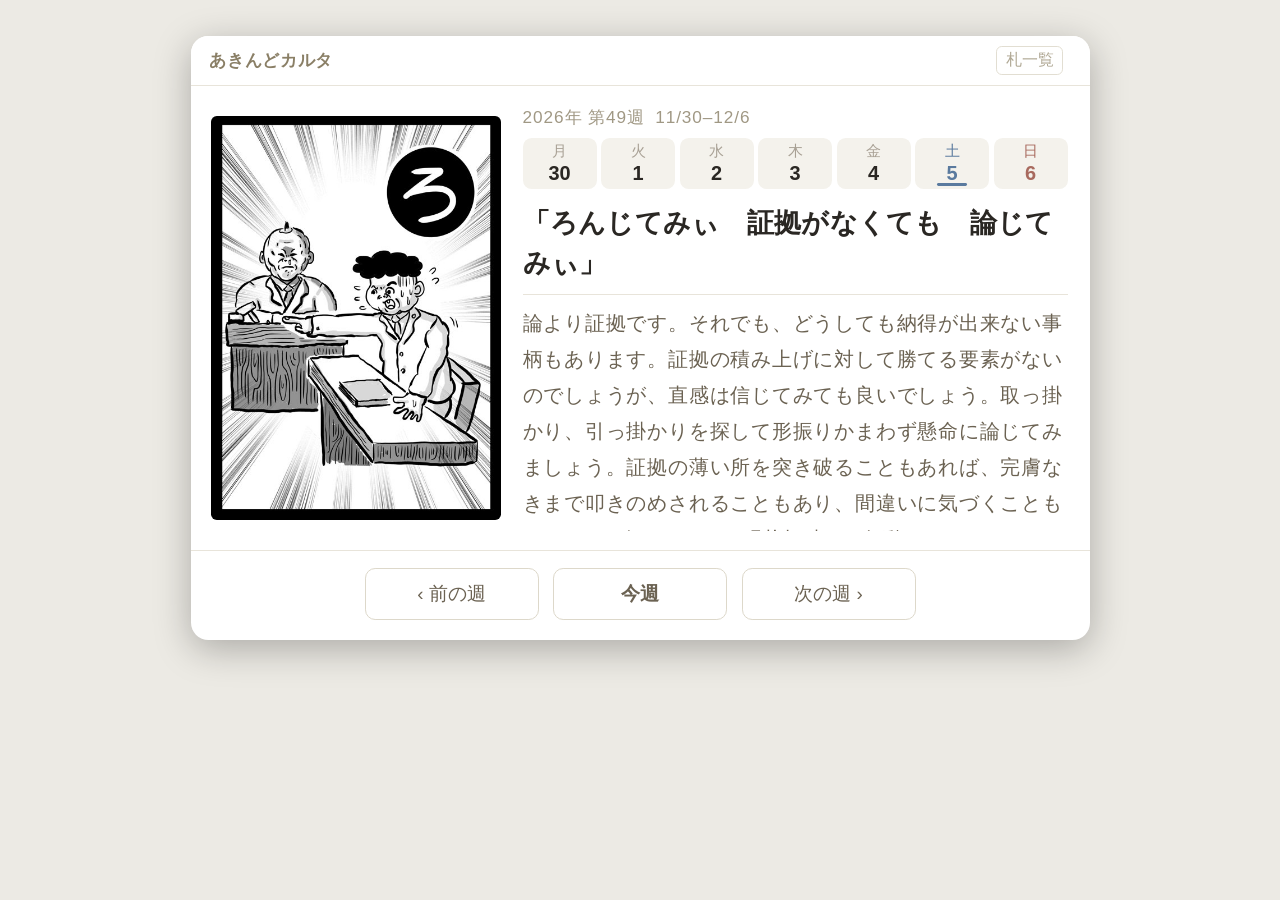
==== commit 208a53a9: "カレンダー表示復元。" ====
--- a/src/index.html
+++ b/src/index.html
@@ -14,7 +14,7 @@
  <div id="bar"><b>あきんどカルタ</b><div id="nav"><span id="ix">札一覧</span><span id="pv">‹</span><span id="td">今週</span><span id="nx">›</span><span id="zm" title="表示サイズ">中</span><span id="mn" title="最小化">－</span><span id="tp" title="常に最前面">前</span><span id="cl" title="閉じる">✕</span></div></div>
  <div id="body">
   <div id="pic"><img id="im" alt="絵札"></div>
-  <div id="tx"><div id="hd"><span id="wk"></span><span id="rg"></span></div><div id="yo"></div><div id="ka"></div><img id="lg" alt="ロゴ"><a id="lk" target="_blank" rel="noopener"></a></div>
+  <div id="tx"><div id="hd"><span id="wk"></span><span id="rg"></span></div><div id="gr"></div><div id="yo"></div><div id="ka"></div><img id="lg" alt="ロゴ"><a id="lk" target="_blank" rel="noopener"></a></div>
  </div>
  <div id="mnav"><span id="mpv">‹ 前の週</span><span id="mtd">今週</span><span id="mnx">次の週 ›</span></div>
  <div id="foot">ブラウザの「ホーム画面に追加」で、アプリのように開けます。</div>
--- a/src/app.css
+++ b/src/app.css
@@ -27,7 +27,17 @@
 #hd{flex:none;display:flex;align-items:baseline;gap:7px;color:#a09884;letter-spacing:.04em;white-space:nowrap}
 #wk{font-size:calc(9.5px*var(--t))}
 #rg{font-size:calc(9.5px*var(--t))}
-#yo{flex:none;font-size:calc(15px*var(--t));font-weight:600;color:#2a2723;line-height:1.45;margin-top:-3px;
+/* 週の日付列：1行・今日だけ黒地 */
+#gr{flex:none;display:flex;gap:3px;margin-top:-2px}
+.d{flex:1;text-align:center;font-size:calc(11px*var(--t));font-weight:600;color:#2a2723;line-height:1.15;padding:4px 0 3px;border-radius:6px;background:#f4f2ec;position:relative}
+.d i{display:block;font-style:normal;font-weight:400;font-size:calc(8px*var(--t));color:#a8a094;margin-bottom:1px}
+.d.sat,.d.sat i{color:#5a7a9e}
+.d.sun,.d.sun i{color:#a86a5e}
+/* 今日：数字の下に短い下線 */
+.d.tdy::after{content:'';position:absolute;left:30%;right:30%;bottom:2px;height:2px;border-radius:1px;background:#2a2723}
+.d.tdy.sat::after{background:#5a7a9e}
+.d.tdy.sun::after{background:#a86a5e}
+#yo{flex:none;font-size:calc(15px*var(--t));font-weight:600;color:#2a2723;line-height:1.45;margin-top:2px;
 padding-bottom:8px;border-bottom:1px solid #e8e4da;letter-spacing:.01em}
 #ka{flex:1;min-height:0;font-size:calc(11px*var(--t));line-height:1.8;color:#6b6252;text-align:justify;overflow-y:auto;padding-right:4px;white-space:pre-line}
 #ka::-webkit-scrollbar,#ovg::-webkit-scrollbar{width:5px}
@@ -54,7 +64,7 @@
 /* 最小化：週と読み札だけ */
 #w.mini #body{grid-template-columns:1fr;height:auto}
 #w.mini #pic,#w.mini #ka,#w.mini #lg,#w.mini #lk{display:none}
-#w.mini #tx{padding:10px 15px 11px;gap:4px}
+#w.mini #tx{padding:10px 15px 11px;gap:6px}
 #w.mini #yo{border-bottom:none;padding-bottom:0}
 #w.mini.full #yo{display:none}
 
@@ -81,13 +91,17 @@
 /* ---- Web版（ブラウザで開いたとき） ---- */
 html.web{overflow:auto;height:auto;-webkit-text-size-adjust:100%}
 body.web{background:#eceae4;overflow:auto;min-height:100vh;display:flex;justify-content:center;align-items:flex-start;padding:36px 12px}
-body.web #w{zoom:1.4}
-body.web #mn,body.web #tp,body.web #cl{display:none}
+body.web #mn,body.web #tp,body.web #cl,body.web #zm,body.web #pv,body.web #td,body.web #nx{display:none}
+/* PCブラウザ：週送りボタンを札の下に */
+body.web #mnav{display:flex;justify-content:center;gap:10px;padding:0 15px 14px;border-top:1px solid #e8e4da;padding-top:12px}
+body.web #mnav span{min-width:120px;text-align:center;font-size:13px;color:#6b6252;border:1px solid #ddd8ca;background:#fff;border-radius:7px;padding:8px 0;cursor:pointer;user-select:none}
+body.web #mnav span:hover{background:#f4f2ec}
+body.web #mtd{font-weight:600;color:#2a2723}
 body.web #bar{cursor:default}
 /* スマホ：週 → 読み札 → 絵札 → 解説 → 週送り */
 @media (max-width:640px){
  body.web{padding:0;background:#fff;display:block}
- body.web #w{--t:1;zoom:1;width:100%;min-height:100vh;border-radius:0;box-shadow:none}
+ body.web #w{--t:1;width:100%;min-height:100vh;border-radius:0;box-shadow:none}
  body.web #zm{display:none}
  body.web #bar{padding:10px 16px}
  body.web #bar b{font-size:13px}
@@ -97,7 +111,11 @@
  body.web #tx{display:contents}
  body.web #hd{order:1;padding:16px 16px 0;font-size:13px;gap:8px}
  body.web #wk,body.web #rg{font-size:13px}
- body.web #yo{order:2;font-size:18px;line-height:1.5;padding:4px 16px 0;margin:0;border-bottom:none}
+ body.web #gr{order:2;margin:8px 16px 0;gap:4px}
+ body.web .d{font-size:16px;padding:7px 0 7px}
+ body.web .d.tdy::after{bottom:3px;height:2.5px}
+ body.web .d i{font-size:11px;margin-bottom:2px}
+ body.web #yo{order:2;font-size:18px;line-height:1.5;padding:12px 16px 0;margin:0;border-bottom:none}
  body.web #pic,body.web #w.wide #pic{order:3;padding:14px 16px 0}
  body.web #im{max-height:62vh;max-width:100%}
  body.web #w.wide #im{max-height:none}
@@ -106,9 +124,8 @@
  body.web #w.full.left #ka{text-align:left}
  body.web #lg{order:5;margin:12px auto 0}
  body.web #lk{order:5;margin:12px auto 0;font-size:14px;padding:8px 16px}
- body.web #pv,body.web #td,body.web #nx{display:none}
- body.web #mnav{display:flex;justify-content:space-between;align-items:center;gap:8px;padding:22px 16px 0}
- body.web #mnav span{flex:1;text-align:center;font-size:15px;color:#6b6252;border:1px solid #ddd8ca;background:#fff;border-radius:8px;padding:11px 0;cursor:pointer;user-select:none}
+ body.web #mnav{display:flex;justify-content:space-between;align-items:center;gap:8px;padding:22px 16px 0;border-top:none}
+ body.web #mnav span{flex:1;min-width:0;text-align:center;font-size:15px;color:#6b6252;border:1px solid #ddd8ca;background:#fff;border-radius:8px;padding:11px 0;cursor:pointer;user-select:none}
  body.web #mnav span:active{background:#f0ede4}
  body.web #mtd{flex:.8;font-weight:600;color:#2a2723}
  body.web #foot{display:block;text-align:center;font-size:11.5px;color:#a09884;padding:14px 16px 28px}
